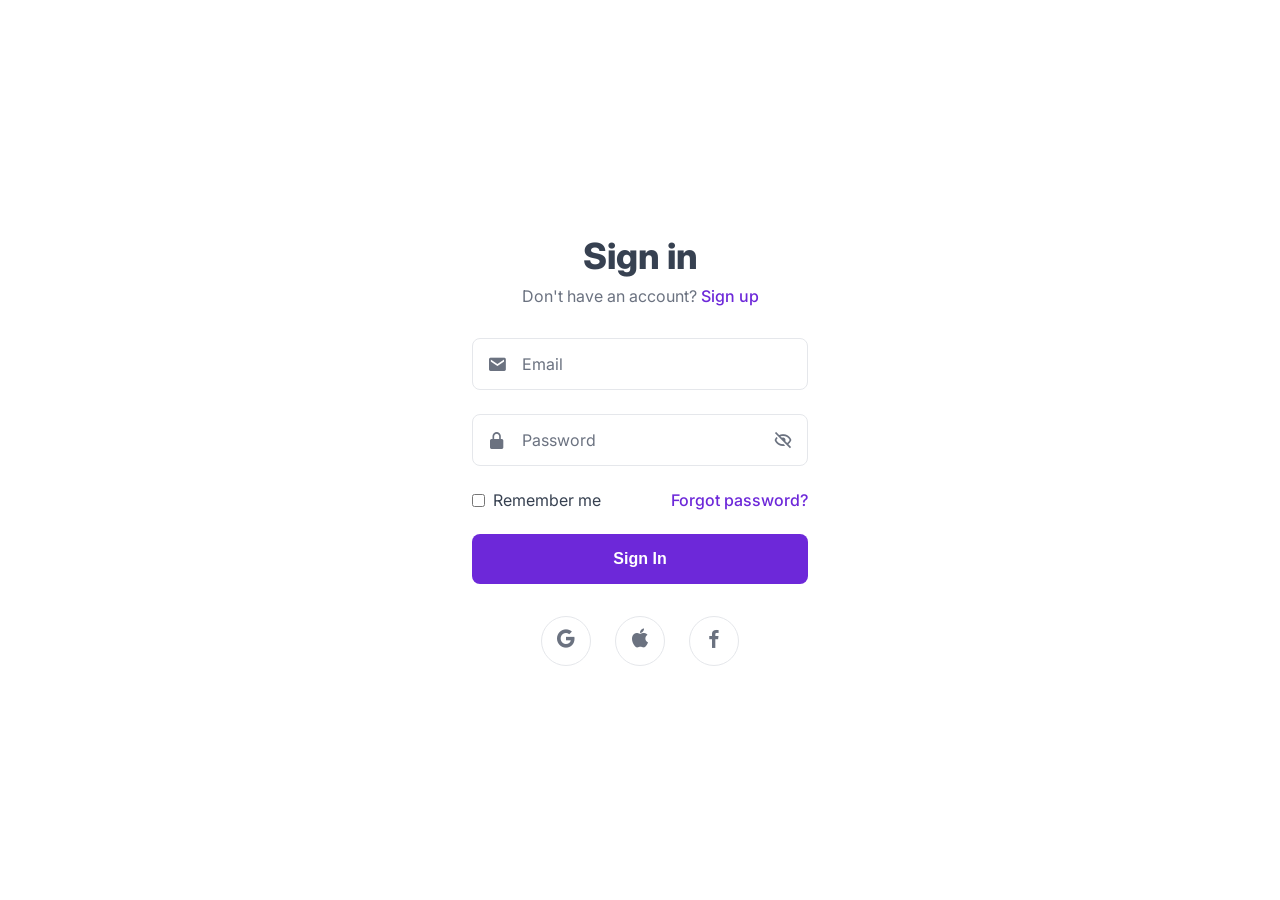
==== index.html @ c2f47d32 "first html css" ====
<!DOCTYPE html>
<html lang="th">
<head>
    <meta charset="UTF-8">
    <meta name="viewport" content="width=device-width, initial-scale=1.0">
    <title>Sign In</title>
    <link rel="stylesheet" href="style.css">
    <link href='https://unpkg.com/boxicons@2.1.4/css/boxicons.min.css' rel='stylesheet'>
</head>
<body class="auth-body">
    <div class="auth-container">
        <h1 class="auth-title">Sign in</h1>
        <p class="auth-subtitle">Don't have an account? <a href="signup.html">Sign up</a></p>

        <form action="dashboard.html" class="auth-form">
            <div class="input-group">
                <label for="email">Email</label>
                <i class='bx bxs-envelope'></i>
                <input type="email" id="email" placeholder=" " required>
            </div>
            <div class="input-group">
                <label for="password">Password</label>
                <i class='bx bxs-lock-alt'></i>
                <input type="password" id="password" placeholder=" " required>
                <i class='bx bx-hide eye-icon' id="togglePassword"></i>
            </div>

            <div class="form-options">
                <div class="checkbox-group">
                    <input type="checkbox" id="remember-me">
                    <label for="remember-me">Remember me</label>
                </div>
                <a href="#" class="forgot-password">Forgot password?</a>
            </div>

            <button type="submit" class="btn btn-primary">Sign In</button>
        </form>

        <div class="social-login">
            <button class="social-btn"><i class='bx bxl-google'></i></button>
            <button class="social-btn"><i class='bx bxl-apple'></i></button>
            <button class="social-btn"><i class='bx bxl-facebook'></i></button>
        </div>
    </div>

    <script src="script.js"></script>
</body>
</html>
---- style.css ----
@import url('https://fonts.googleapis.com/css2?family=Inter:wght@400;500;600;700;800&display=swap');

/* --- CSS Variables --- */
:root {
    --primary-purple: #6D28D9;
    --dark-purple: #4C1D95;
    --light-purple: #F5F3FF;
    --green: #16A34A;
    --red: #DC2626;
    --gray-dark: #374151;
    --gray-medium: #6B7280;
    --gray-light: #E5E7EB;
    --background: #F9FAFB;
    --white: #FFFFFF;
    --font-family: 'Inter', sans-serif;
}

/* --- General Reset & Body Styles --- */
* {
    margin: 0;
    padding: 0;
    box-sizing: border-box;
}

body {
    font-family: var(--font-family);
    color: var(--gray-dark);
}

a {
    color: var(--primary-purple);
    text-decoration: none;
    font-weight: 500;
}

a:hover {
    text-decoration: underline;
}

/* --- Authentication Pages (Sign In / Sign Up) --- */
.auth-body {
    display: flex;
    justify-content: center;
    align-items: center;
    min-height: 100vh;
    background-color: var(--white);
}

.auth-container {
    width: 100%;
    max-width: 400px;
    padding: 2rem;
}

.auth-title {
    font-size: 2.25rem;
    font-weight: 800;
    text-align: center;
    margin-bottom: 0.5rem;
}

.auth-subtitle {
    text-align: center;
    color: var(--gray-medium);
    margin-bottom: 2rem;
}

.auth-form {
    display: flex;
    flex-direction: column;
    gap: 1.5rem;
}

.input-group {
    position: relative;
}

.input-group label {
    position: absolute;
    top: 50%;
    left: 45px;
    transform: translateY(-50%);
    color: var(--gray-medium);
    background-color: var(--white);
    padding: 0 5px;
    transition: all 0.2s ease;
    pointer-events: none;
}

.input-group i {
    position: absolute;
    top: 50%;
    transform: translateY(-50%);
    font-size: 1.25rem;
    color: var(--gray-medium);
}

.input-group i.bxs-envelope, .input-group i.bxs-lock-alt {
    left: 15px;
}

.input-group .eye-icon {
    right: 15px;
    cursor: pointer;
}

.input-group input {
    width: 100%;
    padding: 1rem 1rem 1rem 45px;
    border: 1px solid var(--gray-light);
    border-radius: 8px;
    font-size: 1rem;
    outline: none;
}

.input-group input:focus {
    border-color: var(--primary-purple);
}

.input-group input:focus + label,
.input-group input:not(:placeholder-shown) + label {
    top: 0;
    font-size: 0.75rem;
    color: var(--primary-purple);
}

.form-options {
    display: flex;
    justify-content: space-between;
    align-items: center;
}

.checkbox-group {
    display: flex;
    align-items: center;
    gap: 0.5rem;
}
.checkbox-group.tos {
    margin: -0.5rem 0;
}

.btn {
    padding: 1rem;
    border: none;
    border-radius: 8px;
    font-size: 1rem;
    font-weight: 600;
    cursor: pointer;
    transition: background-color 0.2s;
}

.btn-primary {
    background-color: var(--primary-purple);
    color: var(--white);
}

.btn-primary:hover {
    background-color: var(--dark-purple);
}

.social-login {
    margin-top: 2rem;
    display: flex;
    justify-content: center;
    gap: 1.5rem;
}

.social-btn {
    width: 50px;
    height: 50px;
    border-radius: 50%;
    border: 1px solid var(--gray-light);
    background: none;
    font-size: 1.5rem;
    cursor: pointer;
    color: var(--gray-medium);
    transition: all 0.2s;
}
.social-btn:hover {
    color: var(--gray-dark);
    border-color: var(--gray-dark);
}

/* --- Dashboard Page --- */
.dashboard-body {
    display: flex;
    background-color: var(--background);
}

.sidebar {
    width: 250px;
    background-color: var(--dark-purple);
    color: var(--white);
    height: 100vh;
    padding: 1.5rem;
    display: flex;
    flex-direction: column;
    flex-shrink: 0;
}

.logo {
    font-size: 1.75rem;
    margin-bottom: 2.5rem;
}

.sidebar-nav ul {
    list-style: none;
}

.sidebar-nav li a {
    display: flex;
    align-items: center;
    gap: 1rem;
    padding: 0.8rem 1rem;
    color: #D1D5DB;
    border-radius: 8px;
    font-weight: 500;
}
.sidebar-nav li.active a, .sidebar-nav li a:hover {
    background-color: var(--primary-purple);
    color: var(--white);
    text-decoration: none;
}

.sidebar-nav li i {
    font-size: 1.5rem;
}


.main-content {
    flex-grow: 1;
    padding: 2rem;
    overflow-y: auto;
}

.main-header {
    display: flex;
    justify-content: space-between;
    align-items: center;
    margin-bottom: 2rem;
}

.main-header h2 {
    font-size: 2.5rem;
    font-weight: 800;
}

.user-profile {
    display: flex;
    align-items: center;
    gap: 0.75rem;
    background-color: var(--white);
    padding: 0.5rem 1rem;
    border-radius: 99px;
    box-shadow: 0 1px 3px rgba(0,0,0,0.1);
    cursor: pointer;
}
.user-profile img {
    width: 40px;
    height: 40px;
    border-radius: 50%;
}
.user-profile span {
    font-weight: 600;
}

.tabs {
    display: flex;
    gap: 1rem;
    border-bottom: 1px solid var(--gray-light);
    margin-bottom: 1.5rem;
}

.tab-btn {
    padding: 0.5rem 1rem;
    border: none;
    background: none;
    font-size: 1rem;
    font-weight: 600;
    color: var(--gray-medium);
    cursor: pointer;
    border-bottom: 3px solid transparent;
}
.tab-btn.active {
    color: var(--primary-purple);
    border-bottom-color: var(--primary-purple);
}

.content-panel {
    display: none;
}
.content-panel.active {
    display: block;
}

.bot-grid {
    display: grid;
    grid-template-columns: repeat(auto-fill, minmax(240px, 1fr));
    gap: 1.5rem;
}

.bot-card {
    padding: 1.5rem;
    border-radius: 12px;
    color: var(--white);
    display: flex;
    flex-direction: column;
    justify-content: space-between;
    min-height: 180px;
}
.card-header {
    display: flex;
    justify-content: space-between;
    align-items: flex-start;
}
.card-header h3 {
    font-size: 1.5rem;
}
.card-header i {
    font-size: 2rem;
}
.card-change {
    margin-top: 0.5rem;
    font-size: 1rem;
}
.card-value {
    font-size: 2rem;
    font-weight: 700;
    align-self: flex-end;
}
.card-value sup {
    font-size: 1rem;
    font-weight: 500;
}

.bot-card.status-up { background-color: var(--green); }
.bot-card.status-down { background-color: var(--red); }
.bot-card.status-neutral { background-color: var(--gray-medium); }

.bot-card.add-new {
    background-color: var(--white);
    border: 2px dashed var(--gray-light);
    color: var(--gray-medium);
    align-items: center;
    justify-content: center;
    cursor: pointer;
    transition: all 0.2s;
}
.bot-card.add-new:hover {
    border-color: var(--primary-purple);
    color: var(--primary-purple);
}
.bot-card.add-new .add-icon {
    width: 50px;
    height: 50px;
    background-color: var(--light-purple);
    border-radius: 50%;
    display: flex;
    justify-content: center;
    align-items: center;
    color: var(--primary-purple);
    font-size: 2rem;
    margin-bottom: 1rem;
}

.btn-restore {
    background-color: rgba(255, 255, 255, 0.2);
    color: var(--white);
    padding: 0.75rem;
    width: 100%;
    margin-top: 2rem;
}
.btn-restore:hover {
    background-color: rgba(255, 255, 255, 0.3);
}
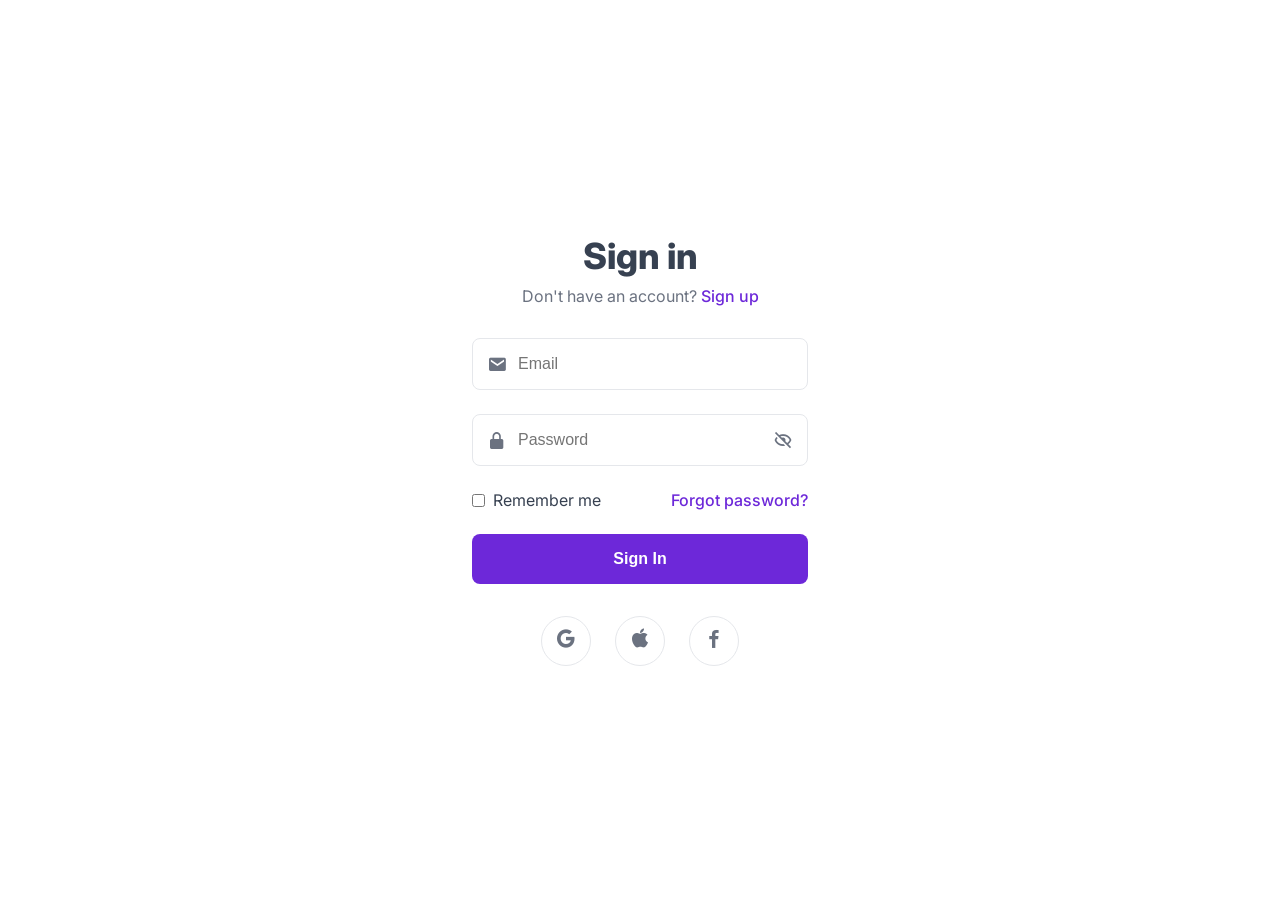
==== commit 07d4bac0: "sec commit" ====
--- a/index.html
+++ b/index.html
@@ -14,14 +14,12 @@
 
         <form action="dashboard.html" class="auth-form">
             <div class="input-group">
-                <label for="email">Email</label>
                 <i class='bx bxs-envelope'></i>
-                <input type="email" id="email" placeholder=" " required>
+                <input type="email" id="email" placeholder="Email" required>
             </div>
             <div class="input-group">
-                <label for="password">Password</label>
                 <i class='bx bxs-lock-alt'></i>
-                <input type="password" id="password" placeholder=" " required>
+                <input type="password" id="password" placeholder="Password" required>
                 <i class='bx bx-hide eye-icon' id="togglePassword"></i>
             </div>
 
--- a/style.css
+++ b/style.css
@@ -372,4 +372,1065 @@
 }
 .btn-restore:hover {
     background-color: rgba(255, 255, 255, 0.3);
+}
+
+/* --- Pricing Page --- */
+.pricing-container {
+    display: flex;
+    flex-direction: column;
+    align-items: center;
+    gap: 2.5rem;
+    margin-top: 2rem;
+}
+
+.pricing-toggle {
+    background-color: var(--gray-light);
+    padding: 0.5rem;
+    border-radius: 99px;
+    display: flex;
+}
+
+.toggle-btn {
+    padding: 0.5rem 1.5rem;
+    border: none;
+    background: none;
+    border-radius: 99px;
+    font-weight: 600;
+    cursor: pointer;
+    color: var(--gray-medium);
+}
+
+.toggle-btn.active {
+    background-color: var(--white);
+    color: var(--dark-purple);
+    box-shadow: 0 1px 3px rgba(0,0,0,0.1);
+}
+
+.pricing-grid {
+    display: grid;
+    grid-template-columns: repeat(3, 1fr);
+    gap: 2rem;
+    width: 100%;
+    max-width: 900px;
+}
+
+.pricing-card {
+    background-color: var(--white);
+    border: 1px solid var(--gray-light);
+    border-radius: 12px;
+    padding: 2rem;
+    text-align: center;
+    transition: all 0.2s ease;
+}
+
+.pricing-card.featured {
+    border: 2px solid var(--primary-purple);
+    transform: scale(1.05);
+}
+
+.pricing-card h3 {
+    font-size: 1.25rem;
+    margin-bottom: 1.5rem;
+}
+
+.pricing-card .price {
+    font-size: 2.5rem;
+    font-weight: 800;
+    margin-bottom: 2rem;
+}
+
+.pricing-card .price span {
+    font-size: 1.5rem;
+    font-weight: 600;
+    color: var(--gray-medium);
+}
+
+.btn-secondary {
+    background-color: var(--light-purple);
+    color: var(--primary-purple);
+    width: 100%;
+}
+.btn-secondary:hover {
+    background-color: #E9D5FF;
+}
+
+
+/* --- Select Bot Page --- */
+.select-bot-container h3 {
+    font-size: 1.5rem;
+    margin-bottom: 1.5rem;
+    text-align: center;
+}
+.select-grid {
+    display: grid;
+    grid-template-columns: repeat(auto-fill, minmax(280px, 1fr));
+    gap: 1.5rem;
+}
+.select-card {
+    background-color: var(--white);
+    border: 1px solid var(--gray-light);
+    border-radius: 12px;
+    padding: 1.5rem;
+    transition: all 0.2s ease;
+    cursor: pointer;
+    color: var(--gray-dark);
+}
+.select-card:hover {
+    border-color: var(--primary-purple);
+    transform: translateY(-5px);
+    box-shadow: 0 4px 12px rgba(0,0,0,0.08);
+    text-decoration: none;
+}
+.select-card h4 {
+    font-size: 1.2rem;
+    margin-bottom: 1rem;
+}
+.select-card ul {
+    list-style: none;
+    padding: 0;
+}
+.select-card ul li {
+    display: flex;
+    align-items: center;
+    gap: 0.5rem;
+    margin-bottom: 0.5rem;
+    color: var(--gray-medium);
+}
+.select-card ul i.bx-check-circle { color: var(--green); }
+.select-card ul i.bx-x-circle { color: var(--red); }
+
+.select-card.disabled {
+    background-color: #F3F4F6;
+    color: var(--gray-medium);
+    cursor: not-allowed;
+    text-align: center;
+    display: flex;
+    flex-direction: column;
+    justify-content: center;
+    align-items: center;
+}
+.select-card.disabled:hover {
+    transform: none;
+    box-shadow: none;
+    border-color: var(--gray-light);
+}
+
+/* --- Market Place Page --- */
+.marketplace-grid {
+    display: grid;
+    grid-template-columns: repeat(auto-fill, minmax(250px, 1fr));
+    gap: 1.5rem;
+}
+
+.marketplace-card {
+    height: 180px;
+    background-color: var(--gray-light);
+    border-radius: 12px;
+}
+
+/* --- Bot Setup Page --- */
+.setup-form-container {
+    background-color: var(--white);
+    padding: 2rem;
+    border-radius: 12px;
+    max-width: 800px;
+    margin: 0 auto;
+}
+.setup-form-container h3 {
+    font-size: 1.75rem;
+}
+.form-subtitle {
+    color: var(--gray-medium);
+    margin-bottom: 2rem;
+}
+.bot-setup-form {
+    display: flex;
+    flex-direction: column;
+    gap: 1.5rem;
+}
+.form-grid {
+    display: grid;
+    grid-template-columns: 1fr 1fr;
+    gap: 1.5rem;
+}
+.form-group {
+    display: flex;
+    flex-direction: column;
+}
+.form-group label {
+    font-weight: 600;
+    margin-bottom: 0.5rem;
+}
+.form-group input[type="text"] {
+    padding: 0.75rem 1rem;
+    border: 1px solid var(--gray-light);
+    border-radius: 8px;
+    font-size: 1rem;
+}
+.form-group input[type="text"]:focus {
+    outline: none;
+    border-color: var(--primary-purple);
+}
+.form-divider {
+    border: none;
+    border-top: 1px solid var(--gray-light);
+}
+.radio-group {
+    display: flex;
+    gap: 1.5rem;
+    margin-top: 0.5rem;
+}
+.radio-group label {
+    display: flex;
+    align-items: center;
+    gap: 0.5rem;
+    font-weight: 500;
+}
+.bot-setup-form .btn-primary {
+    align-self: flex-start;
+}
+
+/* --- CSS ที่ต้องเพิ่มเข้าไป --- */
+
+/* --- Bot Dashboard & Configuration --- */
+.bot-title {
+    font-size: 1.75rem;
+}
+.bot-title small {
+    font-size: 1rem;
+    font-weight: 500;
+    color: var(--gray-medium);
+}
+.bot-tabs {
+    display: flex;
+    gap: 1.5rem;
+    border-bottom: 1px solid var(--gray-light);
+    margin-bottom: 2rem;
+}
+.bot-tab-btn {
+    padding-bottom: 1rem;
+    font-weight: 600;
+    color: var(--gray-medium);
+    border-bottom: 3px solid transparent;
+}
+.bot-tab-btn.active, .bot-tab-btn:hover {
+    color: var(--primary-purple);
+    border-bottom-color: var(--primary-purple);
+    text-decoration: none;
+}
+
+.summary-grid {
+    display: grid;
+    grid-template-columns: repeat(auto-fill, minmax(250px, 1fr));
+    gap: 1.5rem;
+    margin-bottom: 2rem;
+}
+.summary-card {
+    background-color: var(--white);
+    padding: 1.5rem;
+    border-radius: 12px;
+}
+.summary-card h4 {
+    color: var(--gray-medium);
+    margin-bottom: 0.5rem;
+}
+.profit-amount {
+    font-size: 1.75rem;
+    font-weight: 700;
+    color: var(--green);
+}
+.bot-status {
+    font-weight: 600;
+}
+.bot-status.active {
+    color: var(--green);
+}
+.bot-status.inactive {
+    color: var(--red);
+}
+.summary-card small {
+    color: var(--gray-medium);
+    display: block;
+    margin-top: 4px;
+    margin-bottom: 1rem;
+}
+.link-disable {
+    color: var(--red);
+    font-weight: 600;
+}
+
+.table-container {
+    background-color: var(--white);
+    padding: 1.5rem;
+    border-radius: 12px;
+}
+.table-container h3 {
+    margin-bottom: 1rem;
+}
+table {
+    width: 100%;
+    border-collapse: collapse;
+}
+th, td {
+    padding: 1rem;
+    text-align: left;
+    border-bottom: 1px solid var(--gray-light);
+}
+th {
+    color: var(--gray-medium);
+    font-weight: 600;
+}
+td.action-buy { color: var(--green); font-weight: 600; }
+td.action-sell { color: var(--red); font-weight: 600; }
+td.profit { font-weight: 600; }
+
+.config-form {
+    display: flex;
+    flex-direction: column;
+    gap: 1.5rem;
+}
+.config-section {
+    background-color: var(--white);
+    padding: 1.5rem;
+    border-radius: 12px;
+}
+.config-header {
+    display: flex;
+    justify-content: space-between;
+    align-items: center;
+    margin-bottom: 0.5rem;
+}
+.config-section .form-group {
+    margin-top: 1rem;
+}
+.form-actions {
+    display: flex;
+    gap: 1rem;
+    justify-content: flex-end;
+}
+
+/* Custom Toggle Switch */
+.switch {
+    position: relative;
+    display: inline-block;
+    width: 50px;
+    height: 28px;
+}
+.switch input {
+    opacity: 0;
+    width: 0;
+    height: 0;
+}
+.slider {
+    position: absolute;
+    cursor: pointer;
+    top: 0;
+    left: 0;
+    right: 0;
+    bottom: 0;
+    background-color: var(--gray-light);
+    transition: .4s;
+    border-radius: 34px;
+}
+.slider:before {
+    position: absolute;
+    content: "";
+    height: 20px;
+    width: 20px;
+    left: 4px;
+    bottom: 4px;
+    background-color: white;
+    transition: .4s;
+    border-radius: 50%;
+}
+input:checked + .slider {
+    background-color: var(--primary-purple);
+}
+input:checked + .slider:before {
+    transform: translateX(22px);
+}
+
+/* --- Order Subscription Page --- */
+.order-container {
+    display: grid;
+    grid-template-columns: 1fr 1.5fr;
+    gap: 2rem;
+    align-items: flex-start;
+}
+.order-summary, .card-details {
+    background-color: var(--white);
+    padding: 2rem;
+    border-radius: 12px;
+}
+.order-summary h3, .card-details h3 {
+    margin-bottom: 1.5rem;
+}
+.summary-item {
+    display: flex;
+    justify-content: space-between;
+    margin-bottom: 1rem;
+    color: var(--gray-medium);
+}
+.summary-item span:last-child {
+    font-weight: 600;
+    color: var(--gray-dark);
+}
+.summary-item.total span {
+    font-size: 1.2rem;
+    font-weight: 700;
+    color: var(--gray-dark);
+}
+.order-summary hr {
+    border: none;
+    border-top: 1px solid var(--gray-light);
+    margin: 1rem 0;
+}
+.card-details form {
+    display: flex;
+    flex-direction: column;
+    gap: 1.5rem;
+}
+.form-grid-small {
+    display: grid;
+    grid-template-columns: 1fr 1fr;
+    gap: 1.5rem;
+}
+.card-details .btn-primary {
+    margin-top: 1rem;
+}
+
+/* --- My Account Page --- */
+.profile-container {
+    background-color: var(--white);
+    border-radius: 12px;
+}
+.profile-header {
+    display: flex;
+    align-items: center;
+    gap: 1.5rem;
+    padding: 2rem;
+    border-bottom: 1px solid var(--gray-light);
+}
+.profile-avatar { text-align: center; }
+.profile-avatar img {
+    width: 80px;
+    height: 80px;
+    border-radius: 50%;
+    margin-bottom: 1rem;
+}
+.profile-info { flex-grow: 1; }
+.profile-info h4 { font-size: 1.25rem; }
+.profile-info p { color: var(--gray-medium); }
+.profile-form-section {
+    padding: 2rem;
+}
+.profile-form-section h3 {
+    margin-bottom: 1.5rem;
+}
+
+/* --- Bot Dashboard & Configuration --- */
+.bot-title {
+    font-size: 1.75rem;
+}
+.bot-title small {
+    font-size: 1rem;
+    font-weight: 500;
+    color: var(--gray-medium);
+}
+.bot-tabs {
+    display: flex;
+    gap: 1.5rem;
+    border-bottom: 1px solid var(--gray-light);
+    margin-bottom: 2rem;
+}
+.bot-tab-btn {
+    padding-bottom: 1rem;
+    font-weight: 600;
+    color: var(--gray-medium);
+    border-bottom: 3px solid transparent;
+    text-decoration: none;
+}
+.bot-tab-btn.active, .bot-tab-btn:hover {
+    color: var(--primary-purple);
+    border-bottom-color: var(--primary-purple);
+    text-decoration: none;
+}
+.summary-grid {
+    display: grid;
+    grid-template-columns: repeat(auto-fill, minmax(250px, 1fr));
+    gap: 1.5rem;
+    margin-bottom: 2rem;
+}
+.summary-card {
+    background-color: var(--white);
+    padding: 1.5rem;
+    border-radius: 12px;
+}
+.summary-card h4 {
+    color: var(--gray-medium);
+    margin-bottom: 0.5rem;
+}
+.profit-amount {
+    font-size: 1.75rem;
+    font-weight: 700;
+    color: var(--green);
+}
+.bot-status {
+    font-weight: 600;
+}
+.bot-status.active {
+    color: var(--green);
+}
+.summary-card small {
+    color: var(--gray-medium);
+    display: block;
+    margin-top: 4px;
+    margin-bottom: 1rem;
+}
+.link-disable {
+    color: var(--red);
+    font-weight: 600;
+}
+.table-container {
+    background-color: var(--white);
+    padding: 1.5rem;
+    border-radius: 12px;
+}
+.table-container h3 {
+    margin-bottom: 1rem;
+}
+table {
+    width: 100%;
+    border-collapse: collapse;
+}
+th, td {
+    padding: 1rem;
+    text-align: left;
+    border-bottom: 1px solid var(--gray-light);
+}
+th {
+    color: var(--gray-medium);
+    font-weight: 600;
+}
+td.action-buy { color: var(--green); font-weight: 600; }
+td.action-sell { color: var(--red); font-weight: 600; }
+td.profit { font-weight: 600; }
+.config-form {
+    display: flex;
+    flex-direction: column;
+    gap: 1.5rem;
+}
+.config-section {
+    background-color: var(--white);
+    padding: 1.5rem;
+    border-radius: 12px;
+}
+.config-header {
+    display: flex;
+    justify-content: space-between;
+    align-items: center;
+    margin-bottom: 0.5rem;
+}
+.config-section .form-group {
+    margin-top: 1rem;
+}
+.form-actions {
+    display: flex;
+    gap: 1rem;
+    justify-content: flex-end;
+}
+/* Custom Toggle Switch */
+.switch {
+    position: relative;
+    display: inline-block;
+    width: 50px;
+    height: 28px;
+}
+.switch input {
+    opacity: 0;
+    width: 0;
+    height: 0;
+}
+.slider {
+    position: absolute;
+    cursor: pointer;
+    top: 0;
+    left: 0;
+    right: 0;
+    bottom: 0;
+    background-color: var(--gray-light);
+    transition: .4s;
+    border-radius: 34px;
+}
+.slider:before {
+    position: absolute;
+    content: "";
+    height: 20px;
+    width: 20px;
+    left: 4px;
+    bottom: 4px;
+    background-color: white;
+    transition: .4s;
+    border-radius: 50%;
+}
+input:checked + .slider {
+    background-color: var(--primary-purple);
+}
+input:checked + .slider:before {
+    transform: translateX(22px);
+}
+
+/* --- Order Subscription Page --- */
+.order-container {
+    display: grid;
+    grid-template-columns: 1fr 1.5fr;
+    gap: 2rem;
+    align-items: flex-start;
+}
+.order-summary, .card-details {
+    background-color: var(--white);
+    padding: 2rem;
+    border-radius: 12px;
+}
+.order-summary h3, .card-details h3 {
+    margin-bottom: 1.5rem;
+}
+.summary-item {
+    display: flex;
+    justify-content: space-between;
+    margin-bottom: 1rem;
+    color: var(--gray-medium);
+}
+.summary-item span:last-child {
+    font-weight: 600;
+    color: var(--gray-dark);
+}
+.summary-item.total span {
+    font-size: 1.2rem;
+    font-weight: 700;
+    color: var(--gray-dark);
+}
+.order-summary hr {
+    border: none;
+    border-top: 1px solid var(--gray-light);
+    margin: 1rem 0;
+}
+.card-details form {
+    display: flex;
+    flex-direction: column;
+    gap: 1.5rem;
+}
+.form-grid-small {
+    display: grid;
+    grid-template-columns: 1fr 1fr;
+    gap: 1.5rem;
+}
+.card-details .btn-primary {
+    margin-top: 1rem;
+}
+
+/* --- My Account Page --- */
+.profile-container {
+    background-color: var(--white);
+    border-radius: 12px;
+}
+.profile-header {
+    display: flex;
+    align-items: center;
+    gap: 1.5rem;
+    padding: 2rem;
+    border-bottom: 1px solid var(--gray-light);
+}
+.profile-avatar img {
+    width: 80px;
+    height: 80px;
+    border-radius: 50%;
+}
+.profile-info { 
+    flex-grow: 1; 
+}
+.profile-info h4 { 
+    font-size: 1.25rem; 
+}
+.profile-info p { 
+    color: var(--gray-medium); 
+}
+.profile-form-section {
+    padding: 2rem;
+}
+.profile-form-section h3 {
+    margin-bottom: 1.5rem;
+}
+
+/* --- Sidebar (Collapsible Menu) --- */
+.sidebar-nav details {
+    list-style: none;
+}
+.sidebar-nav summary {
+    list-style: none;
+    cursor: pointer;
+}
+.sidebar-nav summary::-webkit-details-marker {
+    display: none; /* Hide default arrow */
+}
+.sidebar-nav summary a {
+    width: 100%;
+}
+.sub-nav {
+    list-style: none;
+    padding-left: 20px;
+    margin-top: 0.5rem;
+}
+.sub-nav li a {
+    color: #D1D5DB;
+    opacity: 0.8;
+}
+.sub-nav li a:hover {
+    opacity: 1;
+}
+.sub-nav li.active a {
+    background-color: var(--dark-purple) !important; /* Override general active style */
+    color: var(--white) !important;
+    opacity: 1;
+    font-weight: 600;
+}
+
+
+/* --- Bot Dashboard & Configuration (UPDATED) --- */
+.bot-controls {
+    display: flex;
+    justify-content: space-between;
+    align-items: center;
+    margin-bottom: 2rem;
+}
+
+.bot-tabs-new {
+    display: flex;
+    gap: 0.5rem;
+    background-color: var(--gray-light);
+    padding: 0.5rem;
+    border-radius: 8px;
+}
+.bot-tab-btn-new {
+    padding: 0.5rem 1.5rem;
+    font-weight: 600;
+    color: var(--gray-medium);
+    border: none;
+    background: none;
+    border-radius: 6px;
+    text-decoration: none;
+}
+.bot-tab-btn-new.active {
+    background-color: var(--primary-purple);
+    color: var(--white);
+    box-shadow: 0 1px 3px rgba(0,0,0,0.1);
+}
+
+.btn-icon-delete {
+    background-color: var(--light-purple);
+    color: var(--primary-purple);
+    border: none;
+    width: 44px;
+    height: 44px;
+    border-radius: 8px;
+    font-size: 1.5rem;
+    cursor: pointer;
+    display: flex;
+    align-items: center;
+    justify-content: center;
+}
+
+/* --- Summary Cards (UPDATED) --- */
+.summary-card.profit-card {
+    border: 2px solid var(--primary-purple);
+}
+.profit-details {
+    display: flex;
+    align-items: center;
+    gap: 1.5rem;
+}
+.profit-icon {
+    font-size: 3rem;
+    color: var(--green);
+}
+.profit-label {
+    color: var(--gray-medium);
+    margin-bottom: 0.25rem;
+}
+.summary-card .profit-amount {
+    font-size: 1.5rem;
+    color: var(--gray-dark); /* Color changed from green to dark */
+}
+
+.bot-status-display {
+    background-color: var(--gray-light);
+    border-radius: 8px;
+    padding: 0.75rem;
+    display: flex;
+    align-items: center;
+    gap: 0.75rem;
+    color: var(--gray-dark);
+    font-weight: 500;
+}
+.bot-status-display i {
+    font-size: 1.5rem;
+}
+
+.bot-enable-toggle {
+    display: flex;
+    justify-content: space-between;
+    align-items: center;
+    margin-top: 1.5rem;
+}
+.bot-enable-toggle p {
+    font-weight: 600;
+}
+
+/* --- Table (UPDATED) --- */
+.action-pill, .profit-pill {
+    display: inline-block;
+    padding: 0.25rem 0.75rem;
+    border-radius: 99px;
+    font-weight: 600;
+    font-size: 0.875rem;
+}
+.action-pill.buy {
+    background-color: #D1FAE5;
+    color: #065F46;
+}
+.action-pill.sell {
+    background-color: #FEE2E2;
+    color: #991B1B;
+}
+.profit-pill.profit {
+    background-color: #D1FAE5;
+    color: #065F46;
+}
+.profit-pill.loss {
+    background-color: #FEE2E2;
+    color: #991B1B;
+}
+
+.table-footer {
+    text-align: center;
+    padding-top: 1.5rem;
+}
+.view-more-link {
+    font-weight: 600;
+    color: var(--primary-purple);
+}
+
+/* --- Sidebar (Final Collapsible Menu) --- */
+.sidebar-nav details {
+    list-style: none;
+}
+.sidebar-nav summary {
+    display: flex;
+    align-items: center;
+    gap: 1rem;
+    padding: 0.8rem 1rem;
+    border-radius: 8px;
+    font-weight: 500;
+    cursor: pointer;
+    list-style: none; /* Hide default arrow */
+    transition: background-color 0.2s;
+}
+.sidebar-nav summary::-webkit-details-marker {
+    display: none;
+}
+.sidebar-nav details[open] > summary,
+.sidebar-nav summary:hover {
+    background-color: var(--primary-purple);
+    color: var(--white);
+}
+.sidebar-nav summary i {
+    font-size: 1.5rem;
+}
+.sub-nav {
+    list-style: none;
+    padding-left: 20px;
+    margin-top: 0.5rem;
+}
+.sub-nav li a {
+    color: #D1D5DB;
+    opacity: 0.8;
+}
+.sub-nav li.active a {
+    background-color: var(--primary-purple) !important;
+    opacity: 1;
+}
+
+/* --- Bot Controls (Final) --- */
+.bot-controls {
+    display: flex;
+    justify-content: space-between;
+    align-items: center;
+    margin-bottom: 2rem;
+}
+.bot-tabs-new {
+    display: flex;
+    gap: 0.5rem;
+    background-color: var(--gray-light);
+    padding: 0.5rem;
+    border-radius: 8px;
+}
+.bot-tab-btn-new {
+    padding: 0.5rem 1.5rem;
+    font-weight: 600;
+    color: var(--gray-medium);
+    border: none;
+    background: none;
+    border-radius: 6px;
+    text-decoration: none;
+}
+.bot-tab-btn-new.active {
+    background-color: var(--primary-purple);
+    color: var(--white);
+    box-shadow: 0 1px 3px rgba(0,0,0,0.1);
+}
+.btn-icon-delete {
+    background-color: var(--light-purple);
+    color: var(--primary-purple);
+    border: none;
+    width: 44px;
+    height: 44px;
+    border-radius: 8px;
+    font-size: 1.5rem;
+    cursor: pointer;
+    display: flex;
+    align-items: center;
+    justify-content: center;
+}
+
+/* --- Summary Grid & Cards (Final) --- */
+.summary-grid {
+    display: grid;
+    grid-template-columns: repeat(auto-fill, minmax(300px, 1fr));
+    gap: 1.5rem;
+    margin-bottom: 2rem;
+}
+.summary-card {
+    background-color: var(--white);
+    padding: 1.5rem;
+    border-radius: 12px;
+    box-shadow: 0 4px 6px -1px rgb(0 0 0 / 0.05), 0 2px 4px -2px rgb(0 0 0 / 0.05);
+}
+.summary-card h4 {
+    color: var(--gray-dark);
+    font-weight: 700;
+    margin-bottom: 1rem;
+}
+.profit-details {
+    display: flex;
+    align-items: center;
+    gap: 1.5rem;
+}
+.profit-icon {
+    font-size: 3rem;
+    color: var(--green);
+}
+.profit-label {
+    color: var(--gray-medium);
+    margin-bottom: 0.25rem;
+}
+.summary-card .profit-amount {
+    font-size: 1.5rem;
+    color: var(--gray-dark);
+    font-weight: 700;
+}
+.bot-status-display {
+    background-color: var(--gray-light);
+    border-radius: 8px;
+    padding: 0.75rem;
+    display: flex;
+    align-items: center;
+    gap: 0.75rem;
+    color: var(--gray-dark);
+    font-weight: 500;
+}
+.bot-status-display i {
+    font-size: 1.5rem;
+}
+.bot-enable-toggle {
+    display: flex;
+    justify-content: space-between;
+    align-items: center;
+    margin-top: 1.5rem;
+}
+.bot-enable-toggle p {
+    font-weight: 600;
+}
+
+/* --- Table Container (Final) --- */
+.table-container {
+    background-color: var(--white);
+    padding: 1.5rem;
+    border-radius: 12px;
+    box-shadow: 0 4px 6px -1px rgb(0 0 0 / 0.05), 0 2px 4px -2px rgb(0 0 0 / 0.05);
+}
+.table-container h3 {
+    font-size: 1.25rem;
+    margin-bottom: 1.5rem;
+}
+.table-container table {
+    width: 100%;
+    border-collapse: collapse;
+}
+.table-container th, .table-container td {
+    padding: 1rem;
+    text-align: left;
+}
+.table-container th {
+    color: var(--gray-medium);
+    font-weight: 600;
+    border-bottom: 1px solid var(--gray-light);
+}
+.table-container td {
+    color: var(--gray-dark);
+    font-weight: 500;
+}
+/* Utility for text alignment */
+.text-right {
+    text-align: right;
+}
+/* Pills styles (can remain the same) */
+.action-pill, .profit-pill {
+    display: inline-block;
+    padding: 0.25rem 0.75rem;
+    border-radius: 99px;
+    font-weight: 600;
+    font-size: 0.875rem;
+    text-align: center;
+}
+.action-pill.buy { background-color: #D1FAE5; color: #065F46; }
+.action-pill.sell { background-color: #FEE2E2; color: #991B1B; }
+.profit-pill.profit { background-color: #D1FAE5; color: #065F46; }
+.profit-pill.loss { background-color: #FEE2E2; color: #991B1B; }
+.table-footer {
+    text-align: center;
+    padding-top: 1.5rem;
+}
+.view-more-link {
+    font-weight: 600;
+    color: var(--primary-purple);
+}
+
+/* Restore original User Profile if it was changed */
+.user-profile {
+    display: flex;
+    align-items: center;
+    gap: 0.75rem;
+    background-color: var(--white);
+    padding: 0.5rem 1rem;
+    border-radius: 99px;
+    box-shadow: 0 1px 3px rgba(0,0,0,0.1);
+    cursor: pointer;
+}
+.user-profile img {
+    width: 40px;
+    height: 40px;
+    border-radius: 50%;
+}
+.user-profile span {
+    font-weight: 600;
 }
